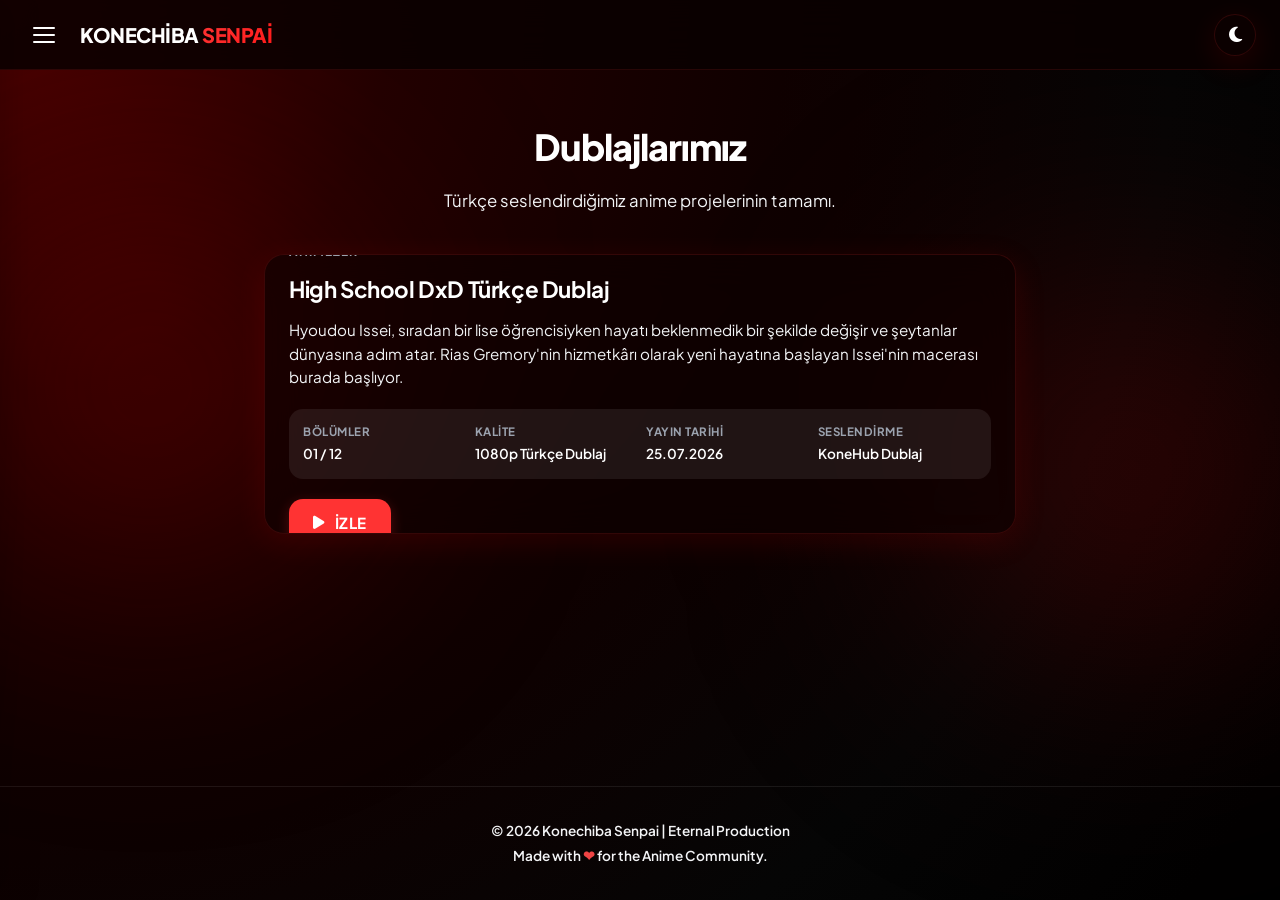
==== dublaj.html @ e098ccb7 "Add files via upload" ====
<!DOCTYPE html>
<html lang="tr" data-theme="light">
<head>
<meta charset="UTF-8">
<meta name="viewport" content="width=device-width, initial-scale=1.0, viewport-fit=cover">
<title>Dublajlarımız | Konechiba Senpai</title>
<meta name="description" content="Konechiba Senpai ve Eternal Production tarafından hazırlanan Türkçe anime dublaj projelerinin tam listesi.">

<meta name="theme-color" content="#ff3333">

<link rel="stylesheet" href="style.css">
<link rel="stylesheet" href="https://cdnjs.cloudflare.com/ajax/libs/font-awesome/6.5.1/css/all.min.css">
</head>
<body>

<div id="loading-screen" class="loading-screen">
  <div class="loading-mark" aria-hidden="true"></div>
</div>

<div id="app-shell">

  <header class="navbar">
    <div class="navbar-left">
      <button id="hamburger-btn" class="hamburger-btn" aria-label="Menüyü aç" aria-expanded="false">
        <span></span><span></span><span></span>
      </button>
      <div class="brand">Konechiba <span>Senpai</span></div>
    </div>
    <div class="navbar-right">
      <button id="theme-toggle-btn" class="theme-toggle-btn" aria-label="Temayı değiştir">
        <i class="fa-solid fa-moon" id="theme-icon"></i>
      </button>
    </div>
  </header>

  <div id="side-overlay" class="side-overlay"></div>
  <nav id="side-menu" class="side-menu" aria-label="Ana menü">
    <div class="side-menu-header">
      <div class="brand">Konechiba <span>Senpai</span></div>
      <button id="side-menu-close" class="side-menu-close" aria-label="Menüyü kapat">✕</button>
    </div>
    <div class="side-menu-section">
      <p class="side-menu-title">Menü</p>
      <a href="index.html" class="side-menu-link"><span class="icon">🏠</span> Ana Sayfa</a>
      <a href="dublaj.html" class="side-menu-link active"><span class="icon">🎬</span> Dublajlarımız</a>
    </div>
  </nav>

  <main class="page-content">
    <div class="page-header">
      <p class="page-eyebrow"></p>
      <h1 class="page-title">Dublajlarımız</h1>
      <p class="page-sub">Türkçe seslendirdiğimiz anime projelerinin tamamı.</p>
    </div>

    <section id="dub-grid" class="dub-grid" aria-label="Dublaj projeleri">
      <!-- JS ile dublaj.js'den otomatik oluşturulur -->
    </section>
  </main>

  <footer class="site-footer">
    © 2026 Konechiba Senpai | Eternal Production<br>
    Made with <span>❤</span> for the Anime Community.
  </footer>
</div>

<div id="toast-stack" class="toast-stack"></div>

<script src="common.js"></script>
<script src="dublaj.js"></script>
</body>
</html>
---- style.css ----
/* ==========================================================================
   style.css — Konechiba Senpai | Eternal Production
   Premium Glassmorphism Dark/Light Theme Design
   ========================================================================== */

@import url('https://fonts.googleapis.com/css2?family=Plus+Jakarta+Sans:wght@300;400;500;600;700;800&display=swap');

/* === CSS VARIABLES === */
:root {
  /* Fonts */
  --font-main: 'Plus Jakarta Sans', sans-serif;

  /* Colors - Default Black & Red Theme (formerly Light) */
  --bg-gradient: radial-gradient(
    circle at top left,
    #4d0000 0%,
    #220000 25%,
    #0f0000 50%,
    #050505 75%,
    #000000 100%
  );
  --bg-solid: #000000;
  --text-primary: #ffffff;
  --text-secondary: #f3f4f6;
  --text-muted: #9ca3af;
  --accent: #ff3333;
  --accent-glow: rgba(255, 51, 51, 0.25);
  --accent-hover: #ff1a1a;
  
  /* Glassmorphism Elements */
  --glass-bg: rgba(15, 0, 0, 0.65);
  --glass-border: rgba(255, 51, 51, 0.15);
  --glass-shadow: 0 8px 32px 0 rgba(255, 0, 0, 0.12);
  --glass-blur: blur(20px);
  
  /* Specific UI Panels */
  --nav-bg: rgba(10, 0, 0, 0.85);
  --nav-border: rgba(255, 51, 51, 0.12);
  --side-menu-bg: rgba(5, 0, 0, 0.98);
  --card-hover-bg: rgba(255, 0, 0, 0.08);
  --border-light: rgba(255, 255, 255, 0.08);

  /* Common Variables */
  --transition-fast: 0.2s cubic-bezier(0.4, 0, 0.2, 1);
  --transition-normal: 0.3s cubic-bezier(0.4, 0, 0.2, 1);
  --transition-slow: 0.5s cubic-bezier(0.4, 0, 0.2, 1);
  --radius-sm: 8px;
  --radius-md: 14px;
  --radius-lg: 20px;
  --radius-xl: 30px;
}

html[data-theme="dark"] {
  /* Colors - Crimson Dark Theme */
  --bg-gradient: radial-gradient(
    circle at top left,
    #8b0000 0%,
    #4d0000 25%,
    #1a0000 50%,
    #050505 75%,
    #000000 100%
  );

  --bg-solid: #000000;
  --text-primary: #f9fafb;
  --text-secondary: #d1d5db;
  --text-muted: #9ca3af;

  /* Red Theme */
  --accent: #ff1a1a;
  --accent-glow: rgba(255, 0, 0, 0.30);
  --accent-hover: #ff4040;

  /* Glassmorphism */
  --glass-bg: rgba(20, 0, 0, 0.55);
  --glass-border: rgba(255, 255, 255, 0.08);
  --glass-shadow: 0 8px 32px rgba(255, 0, 0, 0.15);
  --glass-blur: blur(20px);

  /* Panels */
  --nav-bg: rgba(15, 0, 0, 0.80);
  --nav-border: rgba(255, 0, 0, 0.08);
  --side-menu-bg: rgba(10, 0, 0, 0.97);
  --card-hover-bg: rgba(255, 0, 0, 0.05);
  --border-light: rgba(255, 255, 255, 0.06);

}

/* === RESET & BASE === */
*, *::before, *::after {
  box-sizing: border-box;
  margin: 0;
  padding: 0;
  -webkit-tap-highlight-color: transparent;
}

body {
  font-family: var(--font-main);
  background: var(--bg-gradient);
  background-attachment: fixed;
  color: var(--text-primary);
  min-height: 100vh;
  display: flex;
  flex-direction: column;
  overflow-x: hidden;
  transition: background var(--transition-slow), color var(--transition-normal);
  line-height: 1.6;
}

/* === LOADING SCREEN === */
.loading-screen {
  position: fixed;
  top: 0; left: 0; right: 0; bottom: 0;
  background: var(--bg-solid);
  display: flex;
  justify-content: center;
  align-items: center;
  z-index: 9999;
  opacity: 1;
  visibility: visible;
  transition: opacity var(--transition-normal), visibility var(--transition-normal);
}

.loading-screen.is-hidden {
  opacity: 0;
  visibility: hidden;
}

.loading-mark {
  width: 45px;
  height: 45px;
  border: 3px solid var(--border-light);
  border-top-color: var(--accent);
  border-radius: 50%;
  animation: spin 0.8s cubic-bezier(0.5, 0.1, 0.5, 0.9) infinite;
}

@keyframes spin {
  to { transform: rotate(360deg); }
}

/* === APP SHELL === */
#app-shell {
  display: flex;
  flex-direction: column;
  min-height: 100vh;
  position: relative;
  z-index: 1;
}

#app-shell::before,
#app-shell::after {
  content: "";
  position: absolute;
  width: 500px;
  height: 500px;
  border-radius: 50%;
  background: radial-gradient(
    circle,
    rgba(255, 0, 0, 0.35) 0%,
    rgba(120, 0, 0, 0.20) 40%,
    transparent 100%
  );
  filter: blur(120px);
  z-index: -1;
  pointer-events: none;
  animation: float 10s ease-in-out infinite alternate;
}

#app-shell::before {
  top: 5%;
  left: -150px;
}

#app-shell::after {
  bottom: 10%;
  right: -150px;
  animation-delay: -5s;

}

#app-shell::before {
  top: 15%;
  left: -100px;
}

#app-shell::after {
  bottom: 20%;
  right: -100px;
  animation-delay: -5s;
}

@keyframes float {
  0% { transform: translate(0, 0) scale(1); }
  100% { transform: translate(50px, 50px) scale(1.1); }
}

/* === GLASS CARD COMMON === */
.glass-card {
  background: var(--glass-bg);
  backdrop-filter: var(--glass-blur);
  -webkit-backdrop-filter: var(--glass-blur);
  border: 1px solid var(--glass-border);
  box-shadow: var(--glass-shadow);
  border-radius: var(--radius-lg);
  transition: transform var(--transition-normal), background-color var(--transition-normal), border var(--transition-normal), box-shadow var(--transition-normal);
}

/* === NAVBAR === */
.navbar {
  position: fixed;
  top: 0;
  left: 0;
  right: 0;
  height: 70px;
  padding: 0 24px;
  display: flex;
  justify-content: space-between;
  align-items: center;
  background: var(--nav-bg);
  backdrop-filter: var(--glass-blur);
  -webkit-backdrop-filter: var(--glass-blur);
  border-bottom: 1px solid var(--nav-border);
  z-index: 1000;
  transition: background var(--transition-normal), border var(--transition-normal);
}

.navbar-left, .navbar-right {
  display: flex;
  align-items: center;
  gap: 16px;
}

/* Brand Name */
.brand {
  font-size: 1.25rem;
  font-weight: 800;
  letter-spacing: -0.5px;
  color: var(--text-primary);
  text-transform: uppercase;
}

.brand span {
  color: var(--accent);
  background: linear-gradient(135deg, var(--accent), var(--accent-hover));
  -webkit-background-clip: text;
  -webkit-text-fill-color: transparent;
}

/* Hamburger Button */
.hamburger-btn {
  background: none;
  border: none;
  cursor: pointer;
  width: 40px;
  height: 40px;
  display: flex;
  flex-direction: column;
  justify-content: center;
  align-items: center;
  gap: 5px;
  border-radius: var(--radius-sm);
  transition: background var(--transition-fast);
}

.hamburger-btn:hover {
  background: var(--border-light);
}

.hamburger-btn span {
  display: block;
  width: 22px;
  height: 2px;
  background-color: var(--text-primary);
  border-radius: 2px;
  transition: transform var(--transition-normal), opacity var(--transition-normal);
}

.hamburger-btn.is-open span:nth-child(1) {
  transform: translateY(7px) rotate(45deg);
}

.hamburger-btn.is-open span:nth-child(2) {
  opacity: 0;
}

.hamburger-btn.is-open span:nth-child(3) {
  transform: translateY(-7px) rotate(-45deg);
}

/* Theme Toggle Button */
.theme-toggle-btn {
  background: var(--glass-bg);
  border: 1px solid var(--glass-border);
  cursor: pointer;
  width: 42px;
  height: 42px;
  border-radius: 50%;
  display: flex;
  justify-content: center;
  align-items: center;
  color: var(--text-primary);
  font-size: 1.1rem;
  box-shadow: var(--glass-shadow);
  transition: transform var(--transition-fast), background var(--transition-fast);
}

.theme-toggle-btn:hover {
  transform: scale(1.08);
  background: var(--card-hover-bg);
}

.theme-toggle-btn:active {
  transform: scale(0.95);
}

/* PWA Install Button */
.nav-pill {
  font-family: var(--font-main);
  font-size: 0.9rem;
  font-weight: 600;
  padding: 8px 16px;
  border-radius: var(--radius-xl);
  border: none;
  cursor: pointer;
  display: flex;
  align-items: center;
  gap: 8px;
  text-decoration: none;
  transition: transform var(--transition-fast), background var(--transition-fast), box-shadow var(--transition-fast);
}

.nav-pill.primary {
  background: var(--accent);
  color: #ffffff;
  box-shadow: 0 4px 14px var(--accent-glow);
}

.nav-pill.primary:hover {
  background: var(--accent-hover);
  transform: translateY(-2px);
  box-shadow: 0 6px 20px var(--accent-glow);
}

.nav-pill.primary:active {
  transform: translateY(0);
}

.install-pill {
  display: none !important; /* Hide initially */
}

.install-pill.is-visible {
  display: inline-flex !important; /* Display when eligible */
}

/* === SIDE DRAWER MENU === */
.side-overlay {
  position: fixed;
  top: 0; left: 0; right: 0; bottom: 0;
  background: rgba(0, 0, 0, 0.4);
  backdrop-filter: blur(4px);
  -webkit-backdrop-filter: blur(4px);
  z-index: 1100;
  opacity: 0;
  visibility: hidden;
  transition: opacity var(--transition-normal), visibility var(--transition-normal);
}

.side-overlay.is-visible {
  opacity: 1;
  visibility: visible;
}

.side-menu {
  position: fixed;
  top: 0;
  left: 0;
  bottom: 0;
  width: 300px;
  max-width: 85%;
  background: var(--side-menu-bg);
  backdrop-filter: blur(20px);
  -webkit-backdrop-filter: blur(20px);
  z-index: 1200;
  transform: translateX(-100%);
  transition: transform var(--transition-normal);
  display: flex;
  flex-direction: column;
  padding: 24px;
  box-shadow: 10px 0 30px rgba(0, 0, 0, 0.15);
  border-right: 1px solid var(--nav-border);
}

.side-menu.is-open {
  transform: translateX(0);
}

.side-menu-header {
  display: flex;
  justify-content: space-between;
  align-items: center;
  margin-bottom: 40px;
}

.side-menu-close {
  background: none;
  border: none;
  cursor: pointer;
  color: var(--text-primary);
  font-size: 1.25rem;
  width: 36px;
  height: 36px;
  display: flex;
  justify-content: center;
  align-items: center;
  border-radius: 50%;
  transition: background var(--transition-fast);
}

.side-menu-close:hover {
  background: var(--border-light);
}

.side-menu-section {
  display: flex;
  flex-direction: column;
  gap: 8px;
}

.side-menu-title {
  font-size: 0.8rem;
  font-weight: 700;
  text-transform: uppercase;
  letter-spacing: 1.5px;
  color: var(--text-muted);
  margin-bottom: 12px;
  padding-left: 8px;
}

.side-menu-link {
  font-size: 1rem;
  font-weight: 600;
  color: var(--text-secondary);
  text-decoration: none;
  padding: 14px 18px;
  border-radius: var(--radius-md);
  display: flex;
  align-items: center;
  gap: 12px;
  transition: color var(--transition-fast), background var(--transition-fast), transform var(--transition-fast);
}

.side-menu-link .icon {
  font-size: 1.15rem;
}

.side-menu-link:hover {
  color: var(--accent);
  background: var(--border-light);
  transform: translateX(5px);
}

.side-menu-link.active {
  color: #ffffff;
  background: var(--accent);
  box-shadow: 0 4px 15px var(--accent-glow);
}

.side-menu-link.active:hover {
  transform: none;
}

/* === PAGE CONTENT & HERO === */
.page-content {
  flex-grow: 1;
  padding: 110px 24px 60px 24px; /* Space for fixed navbar */
  max-width: 800px;
  width: 100%;
  margin: 0 auto;
}

.hero {
  text-align: center;
  margin-bottom: 48px;
  display: flex;
  flex-direction: column;
  align-items: center;
}

.hero-logo {
  width: 110px;
  height: 110px;
  border-radius: 50%;
  object-fit: cover;
  margin-bottom: 20px;
  border: 4px solid var(--glass-border);
  box-shadow: var(--glass-shadow);
  background: var(--glass-bg);
  animation: logoPulse 4s ease-in-out infinite alternate;
}

@keyframes logoPulse {
  0% { transform: scale(1); box-shadow: 0 0 0 0 var(--accent-glow); }
  100% { transform: scale(1.03); box-shadow: 0 0 20px 4px var(--accent-glow); }
}

.hero-name {
  font-size: 2.25rem;
  font-weight: 800;
  letter-spacing: -1px;
  margin-bottom: 12px;
  color: var(--text-primary);
  background: linear-gradient(135deg, var(--text-primary), var(--text-secondary));
  -webkit-background-clip: text;
}

.hero-bio {
  font-size: 1.05rem;
  font-weight: 500;
  color: var(--text-secondary);
  max-width: 500px;
  margin: 0 auto;
  line-height: 1.6;
}

/* === SOCIAL GRID === */
.social-grid {
  display: flex;
  flex-direction: column;
  gap: 16px;
  width: 100%;
}

.social-card {
  display: flex;
  align-items: center;
  padding: 16px 20px;
  text-decoration: none;
  color: var(--text-primary);
  opacity: 0;
  animation: slideInUp 0.6s cubic-bezier(0.16, 1, 0.3, 1) forwards;
}

@keyframes slideInUp {
  from {
    opacity: 0;
    transform: translateY(20px);
  }
  to {
    opacity: 1;
    transform: translateY(0);
  }
}

.social-card:hover {
  transform: translateY(-3px);
  background: var(--card-hover-bg);
  box-shadow: 0 12px 30px rgba(31, 38, 135, 0.12);
  border-color: var(--accent);
}

.social-icon {
  width: 44px;
  height: 44px;
  border-radius: 50%;
  background: var(--border-light);
  display: flex;
  justify-content: center;
  align-items: center;
  font-size: 1.35rem;
  color: var(--accent);
  flex-shrink: 0;
  margin-right: 18px;
  overflow: hidden;
  transition: transform var(--transition-fast), background var(--transition-fast);
}

.social-icon img {
  width: 100%;
  height: 100%;
  object-fit: cover;
}

.social-card:hover .social-icon {
  transform: scale(1.1) rotate(-5deg);
  background: var(--accent-glow);
}

.social-text {
  flex-grow: 1;
  display: flex;
  flex-direction: column;
}

.social-username {
  font-weight: 700;
  font-size: 1rem;
  letter-spacing: -0.2px;
  margin-bottom: 2px;
}

.social-platform {
  font-size: 0.8rem;
  color: var(--text-muted);
  font-weight: 600;
  text-transform: uppercase;
  letter-spacing: 0.5px;
}

.social-arrow {
  font-size: 1.5rem;
  color: var(--text-muted);
  font-weight: 300;
  transition: transform var(--transition-fast), color var(--transition-fast);
  margin-left: 10px;
}

.social-card:hover .social-arrow {
  transform: translateX(4px);
  color: var(--accent);
}

/* Disabled State for invalid URL */
.social-card[aria-disabled="true"] {
  cursor: not-allowed;
  opacity: 0.6 !important;
}

.social-card[aria-disabled="true"] .social-arrow {
  display: none;
}

/* === DUB GRID (PROJECTS PAGE) === */
.page-header {
  text-align: center;
  margin-bottom: 40px;
}

.page-eyebrow {
  font-size: 0.8rem;
  font-weight: 700;
  text-transform: uppercase;
  letter-spacing: 2px;
  color: var(--accent);
  margin-bottom: 8px;
}

.page-title {
  font-size: 2.25rem;
  font-weight: 800;
  letter-spacing: -1px;
  margin-bottom: 12px;
}

.page-sub {
  font-size: 1.05rem;
  color: var(--text-secondary);
}

.dub-grid {
  display: flex;
  flex-direction: column;
  gap: 28px;
  width: 100%;
}

.dub-card {
  display: flex;
  flex-direction: column;
  overflow: hidden;
  opacity: 0;
  animation: slideInUp 0.6s cubic-bezier(0.16, 1, 0.3, 1) forwards;
  transition: transform var(--transition-normal), box-shadow var(--transition-normal);
}

.dub-card:hover {
  transform: translateY(-5px);
  box-shadow: 0 15px 35px rgba(0, 0, 0, 0.12);
}

.dub-cover {
  width: 100%;
  height: 220px;
  object-fit: cover;
  border-bottom: 1px solid var(--border-light);
}

.dub-body {
  padding: 24px;
  display: flex;
  flex-direction: column;
  gap: 14px;
}

.dub-site-row {
  display: flex;
  align-items: center;
  gap: 8px;
}

.dub-site-logo {
  width: 18px;
  height: 18px;
  object-fit: contain;
  border-radius: 4px;
}

.dub-site-name {
  font-size: 0.75rem;
  font-weight: 700;
  color: var(--text-muted);
  text-transform: uppercase;
  letter-spacing: 1px;
}

.dub-title {
  font-size: 1.4rem;
  font-weight: 700;
  letter-spacing: -0.4px;
  line-height: 1.3;
}

.dub-desc {
  font-size: 0.95rem;
  color: var(--text-secondary);
  line-height: 1.55;
}

/* Meta Grid inside Dub Card */
.dub-meta-grid {
  display: grid;
  grid-template-columns: repeat(2, 1fr);
  gap: 12px;
  padding: 14px;
  background: var(--border-light);
  border-radius: var(--radius-md);
  margin: 6px 0;
}

.dub-meta-item {
  display: flex;
  flex-direction: column;
  gap: 2px;
}

.dub-meta-item .label {
  font-size: 0.72rem;
  font-weight: 700;
  text-transform: uppercase;
  letter-spacing: 0.5px;
  color: var(--text-muted);
}

.dub-meta-item .value {
  font-size: 0.85rem;
  font-weight: 600;
  color: var(--text-primary);
}

/* Dub Watch Button */
.btn {
  font-family: var(--font-main);
  font-size: 0.95rem;
  font-weight: 700;
  padding: 12px 24px;
  border-radius: var(--radius-md);
  border: none;
  cursor: pointer;
  display: inline-flex;
  justify-content: center;
  align-items: center;
  gap: 10px;
  text-decoration: none;
  text-align: center;
  width: 100%;
  text-transform: uppercase;
  letter-spacing: 0.5px;
  transition: transform var(--transition-fast), background var(--transition-fast), box-shadow var(--transition-fast);
}

.btn-primary {
  background: var(--accent);
  color: #ffffff;
  box-shadow: 0 4px 14px var(--accent-glow);
}

.btn-primary:hover {
  background: var(--accent-hover);
  transform: translateY(-2px);
  box-shadow: 0 6px 20px var(--accent-glow);
}

.btn-primary:active {
  transform: translateY(0);
}

.btn-ghost {
  background: var(--border-light);
  color: var(--text-muted);
  cursor: not-allowed;
}

/* === SITE FOOTER === */
.site-footer {
  text-align: center;
  padding: 32px 24px;
  font-size: 0.85rem;
  font-weight: 600;
  color: var(--text-secondary);
  border-top: 1px solid var(--border-light);
  margin-top: auto;
  line-height: 1.8;
}

.site-footer span {
  color: #ef4444;
  display: inline-block;
  animation: heartBeat 1.2s infinite;
}

@keyframes heartBeat {
  0%, 100% { transform: scale(1); }
  50% { transform: scale(1.2); }
}

/* === TOAST NOTIFICATIONS === */
.toast-stack {
  position: fixed;
  bottom: 24px;
  right: 24px;
  z-index: 2000;
  display: flex;
  flex-direction: column;
  gap: 10px;
  pointer-events: none;
  max-width: 320px;
  width: calc(100% - 48px);
}

.toast {
  background: var(--glass-bg);
  backdrop-filter: var(--glass-blur);
  -webkit-backdrop-filter: var(--glass-blur);
  border: 1px solid var(--glass-border);
  box-shadow: var(--glass-shadow);
  padding: 14px 18px;
  border-radius: var(--radius-md);
  font-size: 0.85rem;
  font-weight: 600;
  color: var(--text-primary);
  pointer-events: auto;
  animation: toastIn 0.35s cubic-bezier(0.16, 1, 0.3, 1) forwards;
  display: flex;
  align-items: center;
  border-left: 4px solid var(--accent);
}

.toast.success {
  border-left-color: #10b981;
}

.toast.error {
  border-left-color: #ef4444;
}

@keyframes toastIn {
  from {
    opacity: 0;
    transform: translateY(20px) scale(0.9);
  }
  to {
    opacity: 1;
    transform: translateY(0) scale(1);
  }
}

/* === PLACEHOLDERS === */
.placeholder-note {
  text-align: center;
  color: var(--text-secondary);
  padding: 30px;
  font-weight: 500;
}

/* === RESPONSIVE MEDIA QUERIES === */
@media (min-width: 600px) {
  .dub-card {
    flex-direction: row;
    height: 280px;
  }
  
  .dub-cover {
    width: 200px;
    height: 100%;
    border-bottom: none;
    border-right: 1px solid var(--border-light);
  }
  
  .dub-body {
    flex-grow: 1;
    padding: 24px;
    justify-content: center;
  }
  
  .dub-meta-grid {
    grid-template-columns: repeat(4, 1fr);
  }
  
  .btn {
    width: auto;
    align-self: flex-start;
  }
}
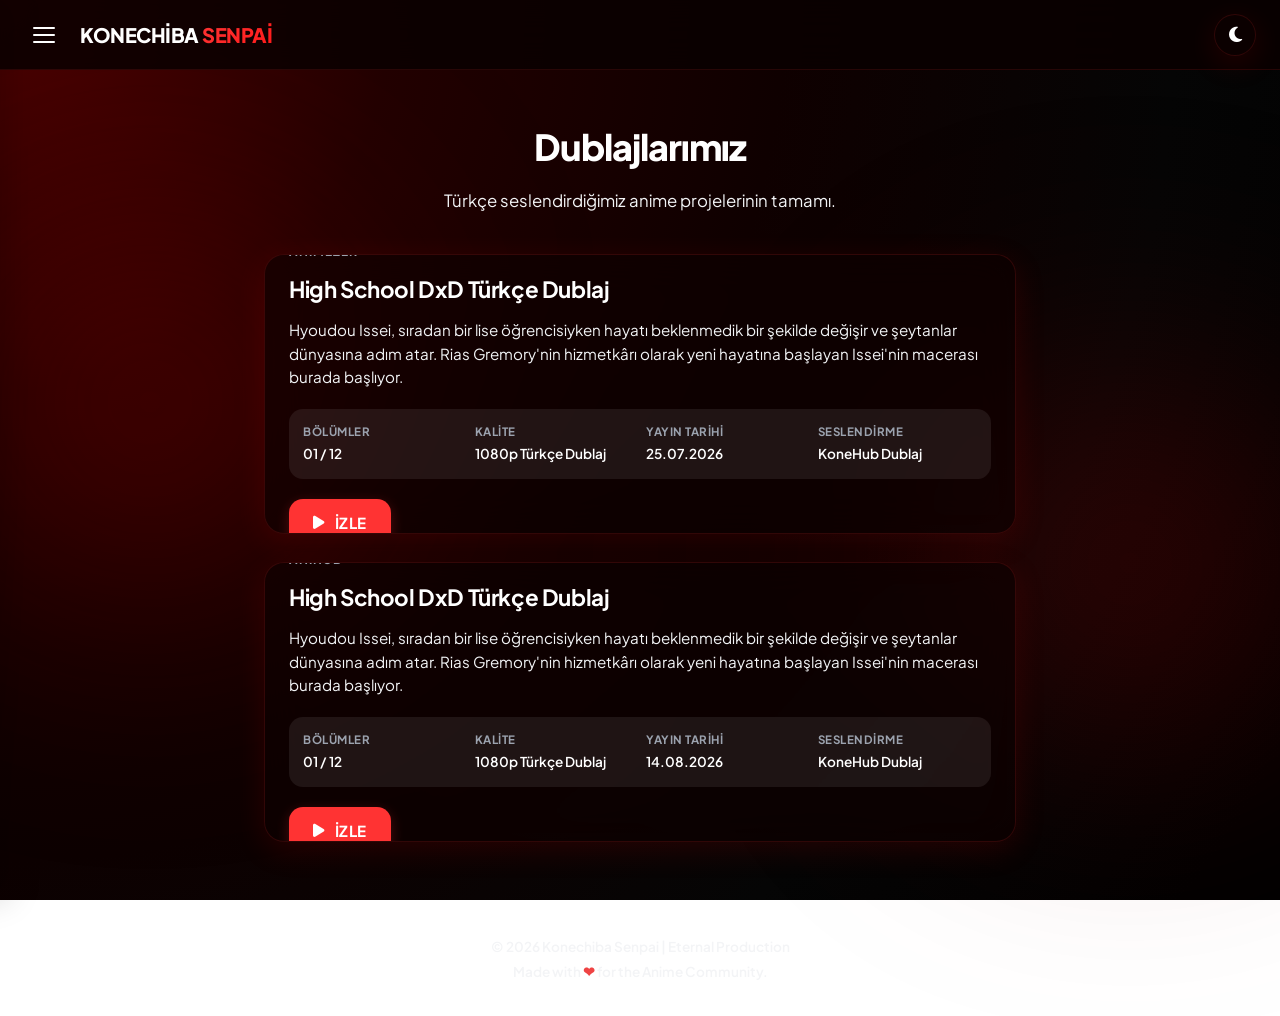
==== commit 786d56fe: "Update dublaj.html" ====
--- a/dublaj.html
+++ b/dublaj.html
@@ -8,7 +8,7 @@
 
 <meta name="theme-color" content="#ff3333">
 
-<link rel="stylesheet" href="style.css">
+<link rel="stylesheet" href="css/style.css">
 <link rel="stylesheet" href="https://cdnjs.cloudflare.com/ajax/libs/font-awesome/6.5.1/css/all.min.css">
 </head>
 <body>
@@ -43,6 +43,8 @@
       <p class="side-menu-title">Menü</p>
       <a href="index.html" class="side-menu-link"><span class="icon">🏠</span> Ana Sayfa</a>
       <a href="dublaj.html" class="side-menu-link active"><span class="icon">🎬</span> Dublajlarımız</a>
+      <a href="sponsorlar.html" class="side-menu-link"><span class="icon">🤝</span> Sponsorlar</a>
+      <a href="konechiba.html" class="side-menu-link active"><span class="icon">❤️</span> Bağış Yap</a>
     </div>
   </nav>
 
@@ -66,7 +68,7 @@
 
 <div id="toast-stack" class="toast-stack"></div>
 
-<script src="common.js"></script>
-<script src="dublaj.js"></script>
+<script src="js/common.js"></script>
+<script src="js/dublaj.js"></script>
 </body>
 </html>
--- a/css/style.css
+++ b/css/style.css
@@ -0,0 +1,1193 @@
+
+/* ==========================================================================
+   style.css — Konechiba Senpai | Eternal Production
+   Premium Glassmorphism Dark/Light Theme Design
+   ========================================================================== */
+
+@import url('https://fonts.googleapis.com/css2?family=Plus+Jakarta+Sans:wght@300;400;500;600;700;800&display=swap');
+
+/* === CSS VARIABLES === */
+:root {
+  /* Fonts */
+  --font-main: 'Plus Jakarta Sans', sans-serif;
+
+  /* Colors - Default Black & Red Theme (formerly Light) */
+  --bg-gradient: radial-gradient(
+    circle at top left,
+    #4d0000 0%,
+    #220000 25%,
+    #0f0000 50%,
+    #050505 75%,
+    #000000 100%
+  );
+  --bg-solid: #000000;
+  --text-primary: #ffffff;
+  --text-secondary: #f3f4f6;
+  --text-muted: #9ca3af;
+  --accent: #ff3333;
+  --accent-glow: rgba(255, 51, 51, 0.25);
+  --accent-hover: #ff1a1a;
+  
+  /* Glassmorphism Elements */
+  --glass-bg: rgba(15, 0, 0, 0.65);
+  --glass-border: rgba(255, 51, 51, 0.15);
+  --glass-shadow: 0 8px 32px 0 rgba(255, 0, 0, 0.12);
+  --glass-blur: blur(20px);
+  
+  /* Specific UI Panels */
+  --nav-bg: rgba(10, 0, 0, 0.85);
+  --nav-border: rgba(255, 51, 51, 0.12);
+  --side-menu-bg: rgba(5, 0, 0, 0.98);
+  --card-hover-bg: rgba(255, 0, 0, 0.08);
+  --border-light: rgba(255, 255, 255, 0.08);
+
+  /* Common Variables */
+  --transition-fast: 0.2s cubic-bezier(0.4, 0, 0.2, 1);
+  --transition-normal: 0.3s cubic-bezier(0.4, 0, 0.2, 1);
+  --transition-slow: 0.5s cubic-bezier(0.4, 0, 0.2, 1);
+  --radius-sm: 8px;
+  --radius-md: 14px;
+  --radius-lg: 20px;
+  --radius-xl: 30px;
+}
+
+html[data-theme="dark"] {
+  /* Colors - Crimson Dark Theme */
+  --bg-gradient: radial-gradient(
+    circle at top left,
+    #8b0000 0%,
+    #4d0000 25%,
+    #1a0000 50%,
+    #050505 75%,
+    #000000 100%
+  );
+
+  --bg-solid: #000000;
+  --text-primary: #f9fafb;
+  --text-secondary: #d1d5db;
+  --text-muted: #9ca3af;
+
+  /* Red Theme */
+  --accent: #ff1a1a;
+  --accent-glow: rgba(255, 0, 0, 0.30);
+  --accent-hover: #ff4040;
+
+  /* Glassmorphism */
+  --glass-bg: rgba(20, 0, 0, 0.55);
+  --glass-border: rgba(255, 255, 255, 0.08);
+  --glass-shadow: 0 8px 32px rgba(255, 0, 0, 0.15);
+  --glass-blur: blur(20px);
+
+  /* Panels */
+  --nav-bg: rgba(15, 0, 0, 0.80);
+  --nav-border: rgba(255, 0, 0, 0.08);
+  --side-menu-bg: rgba(10, 0, 0, 0.97);
+  --card-hover-bg: rgba(255, 0, 0, 0.05);
+  --border-light: rgba(255, 255, 255, 0.06);
+
+}
+
+/* === RESET & BASE === */
+*, *::before, *::after {
+  box-sizing: border-box;
+  margin: 0;
+  padding: 0;
+  -webkit-tap-highlight-color: transparent;
+}
+
+body {
+  font-family: var(--font-main);
+  background: var(--bg-gradient);
+  background-attachment: fixed;
+  color: var(--text-primary);
+  min-height: 100vh;
+  display: flex;
+  flex-direction: column;
+  overflow-x: hidden;
+  transition: background var(--transition-slow), color var(--transition-normal);
+  line-height: 1.6;
+}
+
+/* === LOADING SCREEN === */
+.loading-screen {
+  position: fixed;
+  top: 0; left: 0; right: 0; bottom: 0;
+  background: var(--bg-solid);
+  display: flex;
+  justify-content: center;
+  align-items: center;
+  z-index: 9999;
+  opacity: 1;
+  visibility: visible;
+  transition: opacity var(--transition-normal), visibility var(--transition-normal);
+}
+
+.loading-screen.is-hidden {
+  opacity: 0;
+  visibility: hidden;
+}
+
+.loading-mark {
+  width: 45px;
+  height: 45px;
+  border: 3px solid var(--border-light);
+  border-top-color: var(--accent);
+  border-radius: 50%;
+  animation: spin 0.8s cubic-bezier(0.5, 0.1, 0.5, 0.9) infinite;
+}
+
+@keyframes spin {
+  to { transform: rotate(360deg); }
+}
+
+/* === APP SHELL === */
+#app-shell {
+  display: flex;
+  flex-direction: column;
+  min-height: 100vh;
+  position: relative;
+  z-index: 1;
+}
+
+#app-shell::before,
+#app-shell::after {
+  content: "";
+  position: absolute;
+  width: 500px;
+  height: 500px;
+  border-radius: 50%;
+  background: radial-gradient(
+    circle,
+    rgba(255, 0, 0, 0.35) 0%,
+    rgba(120, 0, 0, 0.20) 40%,
+    transparent 100%
+  );
+  filter: blur(120px);
+  z-index: -1;
+  pointer-events: none;
+  animation: float 10s ease-in-out infinite alternate;
+}
+
+#app-shell::before {
+  top: 5%;
+  left: -150px;
+}
+
+#app-shell::after {
+  bottom: 10%;
+  right: -150px;
+  animation-delay: -5s;
+
+}
+
+#app-shell::before {
+  top: 15%;
+  left: -100px;
+}
+
+#app-shell::after {
+  bottom: 20%;
+  right: -100px;
+  animation-delay: -5s;
+}
+
+@keyframes float {
+  0% { transform: translate(0, 0) scale(1); }
+  100% { transform: translate(50px, 50px) scale(1.1); }
+}
+
+/* === GLASS CARD COMMON === */
+.glass-card {
+  background: var(--glass-bg);
+  backdrop-filter: var(--glass-blur);
+  -webkit-backdrop-filter: var(--glass-blur);
+  border: 1px solid var(--glass-border);
+  box-shadow: var(--glass-shadow);
+  border-radius: var(--radius-lg);
+  transition: transform var(--transition-normal), background-color var(--transition-normal), border var(--transition-normal), box-shadow var(--transition-normal);
+}
+
+/* === NAVBAR === */
+.navbar {
+  position: fixed;
+  top: 0;
+  left: 0;
+  right: 0;
+  height: 70px;
+  padding: 0 24px;
+  display: flex;
+  justify-content: space-between;
+  align-items: center;
+  background: var(--nav-bg);
+  backdrop-filter: var(--glass-blur);
+  -webkit-backdrop-filter: var(--glass-blur);
+  border-bottom: 1px solid var(--nav-border);
+  z-index: 1000;
+  transition: background var(--transition-normal), border var(--transition-normal);
+}
+
+.navbar-left, .navbar-right {
+  display: flex;
+  align-items: center;
+  gap: 16px;
+}
+
+/* Brand Name */
+.brand {
+  font-size: 1.25rem;
+  font-weight: 800;
+  letter-spacing: -0.5px;
+  color: var(--text-primary);
+  text-transform: uppercase;
+}
+
+.brand span {
+  color: var(--accent);
+  background: linear-gradient(135deg, var(--accent), var(--accent-hover));
+  -webkit-background-clip: text;
+  -webkit-text-fill-color: transparent;
+}
+
+/* Hamburger Button */
+.hamburger-btn {
+  background: none;
+  border: none;
+  cursor: pointer;
+  width: 40px;
+  height: 40px;
+  display: flex;
+  flex-direction: column;
+  justify-content: center;
+  align-items: center;
+  gap: 5px;
+  border-radius: var(--radius-sm);
+  transition: background var(--transition-fast);
+}
+
+.hamburger-btn:hover {
+  background: var(--border-light);
+}
+
+.hamburger-btn span {
+  display: block;
+  width: 22px;
+  height: 2px;
+  background-color: var(--text-primary);
+  border-radius: 2px;
+  transition: transform var(--transition-normal), opacity var(--transition-normal);
+}
+
+.hamburger-btn.is-open span:nth-child(1) {
+  transform: translateY(7px) rotate(45deg);
+}
+
+.hamburger-btn.is-open span:nth-child(2) {
+  opacity: 0;
+}
+
+.hamburger-btn.is-open span:nth-child(3) {
+  transform: translateY(-7px) rotate(-45deg);
+}
+
+/* Theme Toggle Button */
+.theme-toggle-btn {
+  background: var(--glass-bg);
+  border: 1px solid var(--glass-border);
+  cursor: pointer;
+  width: 42px;
+  height: 42px;
+  border-radius: 50%;
+  display: flex;
+  justify-content: center;
+  align-items: center;
+  color: var(--text-primary);
+  font-size: 1.1rem;
+  box-shadow: var(--glass-shadow);
+  transition: transform var(--transition-fast), background var(--transition-fast);
+}
+
+.theme-toggle-btn:hover {
+  transform: scale(1.08);
+  background: var(--card-hover-bg);
+}
+
+.theme-toggle-btn:active {
+  transform: scale(0.95);
+}
+
+/* PWA Install Button */
+.nav-pill {
+  font-family: var(--font-main);
+  font-size: 0.9rem;
+  font-weight: 600;
+  padding: 8px 16px;
+  border-radius: var(--radius-xl);
+  border: none;
+  cursor: pointer;
+  display: flex;
+  align-items: center;
+  gap: 8px;
+  text-decoration: none;
+  transition: transform var(--transition-fast), background var(--transition-fast), box-shadow var(--transition-fast);
+}
+
+.nav-pill.primary {
+  background: var(--accent);
+  color: #ffffff;
+  box-shadow: 0 4px 14px var(--accent-glow);
+}
+
+.nav-pill.primary:hover {
+  background: var(--accent-hover);
+  transform: translateY(-2px);
+  box-shadow: 0 6px 20px var(--accent-glow);
+}
+
+.nav-pill.primary:active {
+  transform: translateY(0);
+}
+
+.install-pill {
+  display: none !important; /* Hide initially */
+}
+
+.install-pill.is-visible {
+  display: inline-flex !important; /* Display when eligible */
+}
+
+/* === SIDE DRAWER MENU === */
+.side-overlay {
+  position: fixed;
+  top: 0; left: 0; right: 0; bottom: 0;
+  background: rgba(0, 0, 0, 0.4);
+  backdrop-filter: blur(4px);
+  -webkit-backdrop-filter: blur(4px);
+  z-index: 1100;
+  opacity: 0;
+  visibility: hidden;
+  transition: opacity var(--transition-normal), visibility var(--transition-normal);
+}
+
+.side-overlay.is-visible {
+  opacity: 1;
+  visibility: visible;
+}
+
+.side-menu {
+  position: fixed;
+  top: 0;
+  left: 0;
+  bottom: 0;
+  width: 300px;
+  max-width: 85%;
+  background: var(--side-menu-bg);
+  backdrop-filter: blur(20px);
+  -webkit-backdrop-filter: blur(20px);
+  z-index: 1200;
+  transform: translateX(-100%);
+  transition: transform var(--transition-normal);
+  display: flex;
+  flex-direction: column;
+  padding: 24px;
+  box-shadow: 10px 0 30px rgba(0, 0, 0, 0.15);
+  border-right: 1px solid var(--nav-border);
+}
+
+.side-menu.is-open {
+  transform: translateX(0);
+}
+
+.side-menu-header {
+  display: flex;
+  justify-content: space-between;
+  align-items: center;
+  margin-bottom: 40px;
+}
+
+.side-menu-close {
+  background: none;
+  border: none;
+  cursor: pointer;
+  color: var(--text-primary);
+  font-size: 1.25rem;
+  width: 36px;
+  height: 36px;
+  display: flex;
+  justify-content: center;
+  align-items: center;
+  border-radius: 50%;
+  transition: background var(--transition-fast);
+}
+
+.side-menu-close:hover {
+  background: var(--border-light);
+}
+
+.side-menu-section {
+  display: flex;
+  flex-direction: column;
+  gap: 8px;
+}
+
+.side-menu-title {
+  font-size: 0.8rem;
+  font-weight: 700;
+  text-transform: uppercase;
+  letter-spacing: 1.5px;
+  color: var(--text-muted);
+  margin-bottom: 12px;
+  padding-left: 8px;
+}
+
+.side-menu-link {
+  font-size: 1rem;
+  font-weight: 600;
+  color: var(--text-secondary);
+  text-decoration: none;
+  padding: 14px 18px;
+  border-radius: var(--radius-md);
+  display: flex;
+  align-items: center;
+  gap: 12px;
+  transition: color var(--transition-fast), background var(--transition-fast), transform var(--transition-fast);
+}
+
+.side-menu-link .icon {
+  font-size: 1.15rem;
+}
+
+.side-menu-link:hover {
+  color: var(--accent);
+  background: var(--border-light);
+  transform: translateX(5px);
+}
+
+.side-menu-link.active {
+  color: #ffffff;
+  background: var(--accent);
+  box-shadow: 0 4px 15px var(--accent-glow);
+}
+
+.side-menu-link.active:hover {
+  transform: none;
+}
+
+/* === PAGE CONTENT & HERO === */
+.page-content {
+  flex-grow: 1;
+  padding: 110px 24px 60px 24px; /* Space for fixed navbar */
+  max-width: 800px;
+  width: 100%;
+  margin: 0 auto;
+}
+
+.hero {
+  text-align: center;
+  margin-bottom: 48px;
+  display: flex;
+  flex-direction: column;
+  align-items: center;
+}
+
+.hero-logo {
+  width: 110px;
+  height: 110px;
+  border-radius: 50%;
+  object-fit: cover;
+  margin-bottom: 20px;
+  border: 4px solid var(--glass-border);
+  box-shadow: var(--glass-shadow);
+  background: var(--glass-bg);
+  animation: logoPulse 4s ease-in-out infinite alternate;
+}
+
+@keyframes logoPulse {
+  0% { transform: scale(1); box-shadow: 0 0 0 0 var(--accent-glow); }
+  100% { transform: scale(1.03); box-shadow: 0 0 20px 4px var(--accent-glow); }
+}
+
+.hero-name {
+  font-size: 2.25rem;
+  font-weight: 800;
+  letter-spacing: -1px;
+  margin-bottom: 12px;
+  color: var(--text-primary);
+  display: inline-flex;
+  align-items: center;
+  justify-content: center;
+  flex-wrap: wrap;
+  gap: 6px;
+}
+
+/* Verified Badge */
+.verified-badge {
+  position: relative;
+  display: inline-flex;
+  align-items: center;
+  justify-content: center;
+  color: #1d9bf0;
+  font-size: 0.65em;
+  cursor: pointer;
+  vertical-align: middle;
+  transition: transform var(--transition-fast);
+  user-select: none;
+}
+
+.verified-badge:hover {
+  transform: scale(1.15);
+}
+
+.verified-badge .badge-tooltip {
+  visibility: hidden;
+  opacity: 0;
+  position: absolute;
+  bottom: 130%;
+  left: 50%;
+  transform: translateX(-50%) translateY(5px);
+  background: rgba(15, 15, 20, 0.95);
+  color: #ffffff;
+  padding: 8px 14px;
+  border-radius: var(--radius-sm);
+  font-size: 0.8rem;
+  font-weight: 600;
+  letter-spacing: normal;
+  white-space: nowrap;
+  pointer-events: none;
+  box-shadow: 0 4px 20px rgba(0, 0, 0, 0.4);
+  border: 1px solid var(--glass-border);
+  backdrop-filter: blur(12px);
+  z-index: 100;
+  transition: opacity var(--transition-fast), transform var(--transition-fast), visibility var(--transition-fast);
+}
+
+.verified-badge .badge-tooltip::after {
+  content: "";
+  position: absolute;
+  top: 100%;
+  left: 50%;
+  transform: translateX(-50%);
+  border-width: 6px;
+  border-style: solid;
+  border-color: rgba(15, 15, 20, 0.95) transparent transparent transparent;
+}
+
+.verified-badge:hover .badge-tooltip,
+.verified-badge:focus .badge-tooltip,
+.verified-badge.active .badge-tooltip {
+  visibility: visible;
+  opacity: 1;
+  transform: translateX(-50%) translateY(0);
+}
+
+.hero-bio {
+  font-size: 1.05rem;
+  font-weight: 500;
+  color: var(--text-secondary);
+  max-width: 500px;
+  margin: 0 auto;
+  line-height: 1.6;
+}
+
+/* === SOCIAL GRID === */
+.social-grid {
+  display: flex;
+  flex-direction: column;
+  gap: 16px;
+  width: 100%;
+}
+
+.social-card {
+  display: flex;
+  align-items: center;
+  padding: 16px 20px;
+  text-decoration: none;
+  color: var(--text-primary);
+  opacity: 0;
+  animation: slideInUp 0.6s cubic-bezier(0.16, 1, 0.3, 1) forwards;
+}
+
+@keyframes slideInUp {
+  from {
+    opacity: 0;
+    transform: translateY(20px);
+  }
+  to {
+    opacity: 1;
+    transform: translateY(0);
+  }
+}
+
+.social-card:hover {
+  transform: translateY(-3px);
+  background: var(--card-hover-bg);
+  box-shadow: 0 12px 30px rgba(31, 38, 135, 0.12);
+  border-color: var(--accent);
+}
+
+.social-icon {
+  width: 44px;
+  height: 44px;
+  border-radius: 50%;
+  background: var(--border-light);
+  display: flex;
+  justify-content: center;
+  align-items: center;
+  font-size: 1.35rem;
+  color: var(--accent);
+  flex-shrink: 0;
+  margin-right: 18px;
+  overflow: hidden;
+  transition: transform var(--transition-fast), background var(--transition-fast);
+}
+
+.social-icon img {
+  width: 100%;
+  height: 100%;
+  object-fit: cover;
+}
+
+.social-card:hover .social-icon {
+  transform: scale(1.1) rotate(-5deg);
+  background: var(--accent-glow);
+}
+
+.social-text {
+  flex-grow: 1;
+  display: flex;
+  flex-direction: column;
+}
+
+.social-username {
+  font-weight: 700;
+  font-size: 1rem;
+  letter-spacing: -0.2px;
+  margin-bottom: 2px;
+}
+
+.social-platform {
+  font-size: 0.8rem;
+  color: var(--text-muted);
+  font-weight: 600;
+  text-transform: uppercase;
+  letter-spacing: 0.5px;
+}
+
+.social-arrow {
+  font-size: 1.5rem;
+  color: var(--text-muted);
+  font-weight: 300;
+  transition: transform var(--transition-fast), color var(--transition-fast);
+  margin-left: 10px;
+}
+
+.social-card:hover .social-arrow {
+  transform: translateX(4px);
+  color: var(--accent);
+}
+
+/* Disabled State for invalid URL */
+.social-card[aria-disabled="true"] {
+  cursor: not-allowed;
+  opacity: 0.6 !important;
+}
+
+.social-card[aria-disabled="true"] .social-arrow {
+  display: none;
+}
+
+/* === DUB GRID (PROJECTS PAGE) === */
+.page-header {
+  text-align: center;
+  margin-bottom: 40px;
+}
+
+.page-eyebrow {
+  font-size: 0.8rem;
+  font-weight: 700;
+  text-transform: uppercase;
+  letter-spacing: 2px;
+  color: var(--accent);
+  margin-bottom: 8px;
+}
+
+.page-title {
+  font-size: 2.25rem;
+  font-weight: 800;
+  letter-spacing: -1px;
+  margin-bottom: 12px;
+}
+
+.page-sub {
+  font-size: 1.05rem;
+  color: var(--text-secondary);
+}
+
+.dub-grid {
+  display: flex;
+  flex-direction: column;
+  gap: 28px;
+  width: 100%;
+}
+
+.dub-card {
+  display: flex;
+  flex-direction: column;
+  overflow: hidden;
+  opacity: 0;
+  animation: slideInUp 0.6s cubic-bezier(0.16, 1, 0.3, 1) forwards;
+  transition: transform var(--transition-normal), box-shadow var(--transition-normal);
+}
+
+.dub-card:hover {
+  transform: translateY(-5px);
+  box-shadow: 0 15px 35px rgba(0, 0, 0, 0.12);
+}
+
+.dub-cover {
+  width: 100%;
+  height: 220px;
+  object-fit: cover;
+  border-bottom: 1px solid var(--border-light);
+}
+
+.dub-body {
+  padding: 24px;
+  display: flex;
+  flex-direction: column;
+  gap: 14px;
+}
+
+.dub-site-row {
+  display: flex;
+  align-items: center;
+  gap: 8px;
+}
+
+.dub-site-logo {
+  width: 18px;
+  height: 18px;
+  object-fit: contain;
+  border-radius: 4px;
+}
+
+.dub-site-name {
+  font-size: 0.75rem;
+  font-weight: 700;
+  color: var(--text-muted);
+  text-transform: uppercase;
+  letter-spacing: 1px;
+}
+
+.dub-title {
+  font-size: 1.4rem;
+  font-weight: 700;
+  letter-spacing: -0.4px;
+  line-height: 1.3;
+}
+
+.dub-desc {
+  font-size: 0.95rem;
+  color: var(--text-secondary);
+  line-height: 1.55;
+}
+
+/* Meta Grid inside Dub Card */
+.dub-meta-grid {
+  display: grid;
+  grid-template-columns: repeat(2, 1fr);
+  gap: 12px;
+  padding: 14px;
+  background: var(--border-light);
+  border-radius: var(--radius-md);
+  margin: 6px 0;
+}
+
+.dub-meta-item {
+  display: flex;
+  flex-direction: column;
+  gap: 2px;
+}
+
+.dub-meta-item .label {
+  font-size: 0.72rem;
+  font-weight: 700;
+  text-transform: uppercase;
+  letter-spacing: 0.5px;
+  color: var(--text-muted);
+}
+
+.dub-meta-item .value {
+  font-size: 0.85rem;
+  font-weight: 600;
+  color: var(--text-primary);
+}
+
+/* Dub Watch Button */
+.btn {
+  font-family: var(--font-main);
+  font-size: 0.95rem;
+  font-weight: 700;
+  padding: 12px 24px;
+  border-radius: var(--radius-md);
+  border: none;
+  cursor: pointer;
+  display: inline-flex;
+  justify-content: center;
+  align-items: center;
+  gap: 10px;
+  text-decoration: none;
+  text-align: center;
+  width: 100%;
+  text-transform: uppercase;
+  letter-spacing: 0.5px;
+  transition: transform var(--transition-fast), background var(--transition-fast), box-shadow var(--transition-fast);
+}
+
+.btn-primary {
+  background: var(--accent);
+  color: #ffffff;
+  box-shadow: 0 4px 14px var(--accent-glow);
+}
+
+.btn-primary:hover {
+  background: var(--accent-hover);
+  transform: translateY(-2px);
+  box-shadow: 0 6px 20px var(--accent-glow);
+}
+
+.btn-primary:active {
+  transform: translateY(0);
+}
+
+.btn-ghost {
+  background: var(--border-light);
+  color: var(--text-muted);
+  cursor: not-allowed;
+}
+
+/* === SITE FOOTER === */
+.site-footer {
+  text-align: center;
+  padding: 32px 24px;
+  font-size: 0.85rem;
+  font-weight: 600;
+  color: var(--text-secondary);
+  border-top: 1px solid var(--border-light);
+  margin-top: auto;
+  line-height: 1.8;
+}
+
+.site-footer span {
+  color: #ef4444;
+  display: inline-block;
+  animation: heartBeat 1.2s infinite;
+}
+
+@keyframes heartBeat {
+  0%, 100% { transform: scale(1); }
+  50% { transform: scale(1.2); }
+}
+
+/* === TOAST NOTIFICATIONS === */
+.toast-stack {
+  position: fixed;
+  bottom: 24px;
+  right: 24px;
+  z-index: 2000;
+  display: flex;
+  flex-direction: column;
+  gap: 10px;
+  pointer-events: none;
+  max-width: 320px;
+  width: calc(100% - 48px);
+}
+
+.toast {
+  background: var(--glass-bg);
+  backdrop-filter: var(--glass-blur);
+  -webkit-backdrop-filter: var(--glass-blur);
+  border: 1px solid var(--glass-border);
+  box-shadow: var(--glass-shadow);
+  padding: 14px 18px;
+  border-radius: var(--radius-md);
+  font-size: 0.85rem;
+  font-weight: 600;
+  color: var(--text-primary);
+  pointer-events: auto;
+  animation: toastIn 0.35s cubic-bezier(0.16, 1, 0.3, 1) forwards;
+  display: flex;
+  align-items: center;
+  border-left: 4px solid var(--accent);
+}
+
+.toast.success {
+  border-left-color: #10b981;
+}
+
+.toast.error {
+  border-left-color: #ef4444;
+}
+
+@keyframes toastIn {
+  from {
+    opacity: 0;
+    transform: translateY(20px) scale(0.9);
+  }
+  to {
+    opacity: 1;
+    transform: translateY(0) scale(1);
+  }
+}
+
+/* === PLACEHOLDERS === */
+.placeholder-note {
+  text-align: center;
+  color: var(--text-secondary);
+  padding: 30px;
+  font-weight: 500;
+}
+
+/* === SPONSOR GRID & CARDS === */
+.sponsor-grid {
+  display: grid;
+  grid-template-columns: 1fr;
+  gap: 24px;
+  width: 100%;
+}
+
+@media (min-width: 640px) {
+  .sponsor-grid {
+    grid-template-columns: repeat(2, 1fr);
+  }
+}
+
+.sponsor-card {
+  display: flex;
+  flex-direction: column;
+  padding: 24px;
+  gap: 16px;
+  opacity: 0;
+  animation: slideInUp 0.6s cubic-bezier(0.16, 1, 0.3, 1) forwards;
+  transition: transform var(--transition-normal), box-shadow var(--transition-normal), border-color var(--transition-normal);
+}
+
+.sponsor-card:hover {
+  transform: translateY(-5px);
+  box-shadow: 0 15px 35px rgba(0, 0, 0, 0.15);
+  border-color: var(--accent);
+}
+
+.sponsor-header {
+  display: flex;
+  align-items: center;
+  gap: 16px;
+}
+
+.sponsor-logo {
+  width: 56px;
+  height: 56px;
+  border-radius: 50%;
+  object-fit: cover;
+  border: 2px solid var(--glass-border);
+  background: var(--glass-bg);
+  flex-shrink: 0;
+}
+
+.sponsor-logo-fallback {
+  width: 56px;
+  height: 56px;
+  border-radius: 50%;
+  background: var(--border-light);
+  display: flex;
+  justify-content: center;
+  align-items: center;
+  font-size: 1.5rem;
+  color: var(--accent);
+  flex-shrink: 0;
+}
+
+.sponsor-title {
+  font-size: 1.25rem;
+  font-weight: 700;
+  letter-spacing: -0.3px;
+  color: var(--text-primary);
+}
+
+.sponsor-body {
+  flex-grow: 1;
+}
+
+.sponsor-desc {
+  font-size: 0.95rem;
+  color: var(--text-secondary);
+  line-height: 1.55;
+}
+
+.sponsor-footer {
+  margin-top: 8px;
+}
+
+.sponsor-link-btn {
+  width: 100%;
+}
+
+/* === RESPONSIVE MEDIA QUERIES === */
+@media (max-width: 600px) {
+  .theme-toggle-btn {
+    display: none !important;
+  }
+
+  .navbar {
+    padding: 0 16px;
+    height: 60px;
+  }
+
+  .brand {
+    font-size: 1.1rem;
+  }
+
+  .page-content {
+    padding: 85px 16px 40px 16px;
+  }
+
+  .hero {
+    margin-bottom: 32px;
+  }
+
+  .hero-logo {
+    width: 90px;
+    height: 90px;
+  }
+
+  .hero-name {
+    font-size: 1.65rem;
+    gap: 4px;
+  }
+
+  .hero-bio {
+    font-size: 0.92rem;
+    line-height: 1.5;
+    padding: 0 8px;
+  }
+
+  .social-card {
+    padding: 12px 14px;
+  }
+
+  .social-icon {
+    width: 38px;
+    height: 38px;
+    font-size: 1.15rem;
+    margin-right: 12px;
+  }
+
+  .social-username {
+    font-size: 0.88rem;
+    word-break: break-word;
+  }
+
+  .social-platform {
+    font-size: 0.72rem;
+  }
+
+  .page-header {
+    margin-bottom: 28px;
+  }
+
+  .page-title {
+    font-size: 1.75rem;
+  }
+
+  .page-sub {
+    font-size: 0.92rem;
+  }
+
+  .dub-body {
+    padding: 16px;
+    gap: 10px;
+  }
+
+  .dub-title {
+    font-size: 1.15rem;
+  }
+
+  .dub-desc {
+    font-size: 0.88rem;
+  }
+
+  .dub-meta-grid {
+    grid-template-columns: repeat(2, 1fr);
+    gap: 8px;
+    padding: 10px;
+  }
+
+  .dub-meta-item .label {
+    font-size: 0.68rem;
+  }
+
+  .dub-meta-item .value {
+    font-size: 0.78rem;
+  }
+
+  .sponsor-card {
+    padding: 16px;
+    gap: 12px;
+  }
+
+  .sponsor-title {
+    font-size: 1.1rem;
+  }
+
+  .sponsor-desc {
+    font-size: 0.88rem;
+  }
+
+  .sponsor-logo, .sponsor-logo-fallback {
+    width: 46px;
+    height: 46px;
+  }
+
+  .site-footer {
+    padding: 24px 16px;
+    font-size: 0.78rem;
+  }
+
+  .side-menu {
+    width: 260px;
+    padding: 18px;
+  }
+
+  .side-menu-link {
+    font-size: 0.92rem;
+    padding: 12px 14px;
+  }
+}
+
+@media (min-width: 600px) {
+  .dub-card {
+    flex-direction: row;
+    height: 280px;
+  }
+  
+  .dub-cover {
+    width: 200px;
+    height: 100%;
+    border-bottom: none;
+    border-right: 1px solid var(--border-light);
+  }
+  
+  .dub-body {
+    flex-grow: 1;
+    padding: 24px;
+    justify-content: center;
+  }
+  
+  .dub-meta-grid {
+    grid-template-columns: repeat(4, 1fr);
+  }
+  
+  .btn {
+    width: auto;
+    align-self: flex-start;
+  }
+}
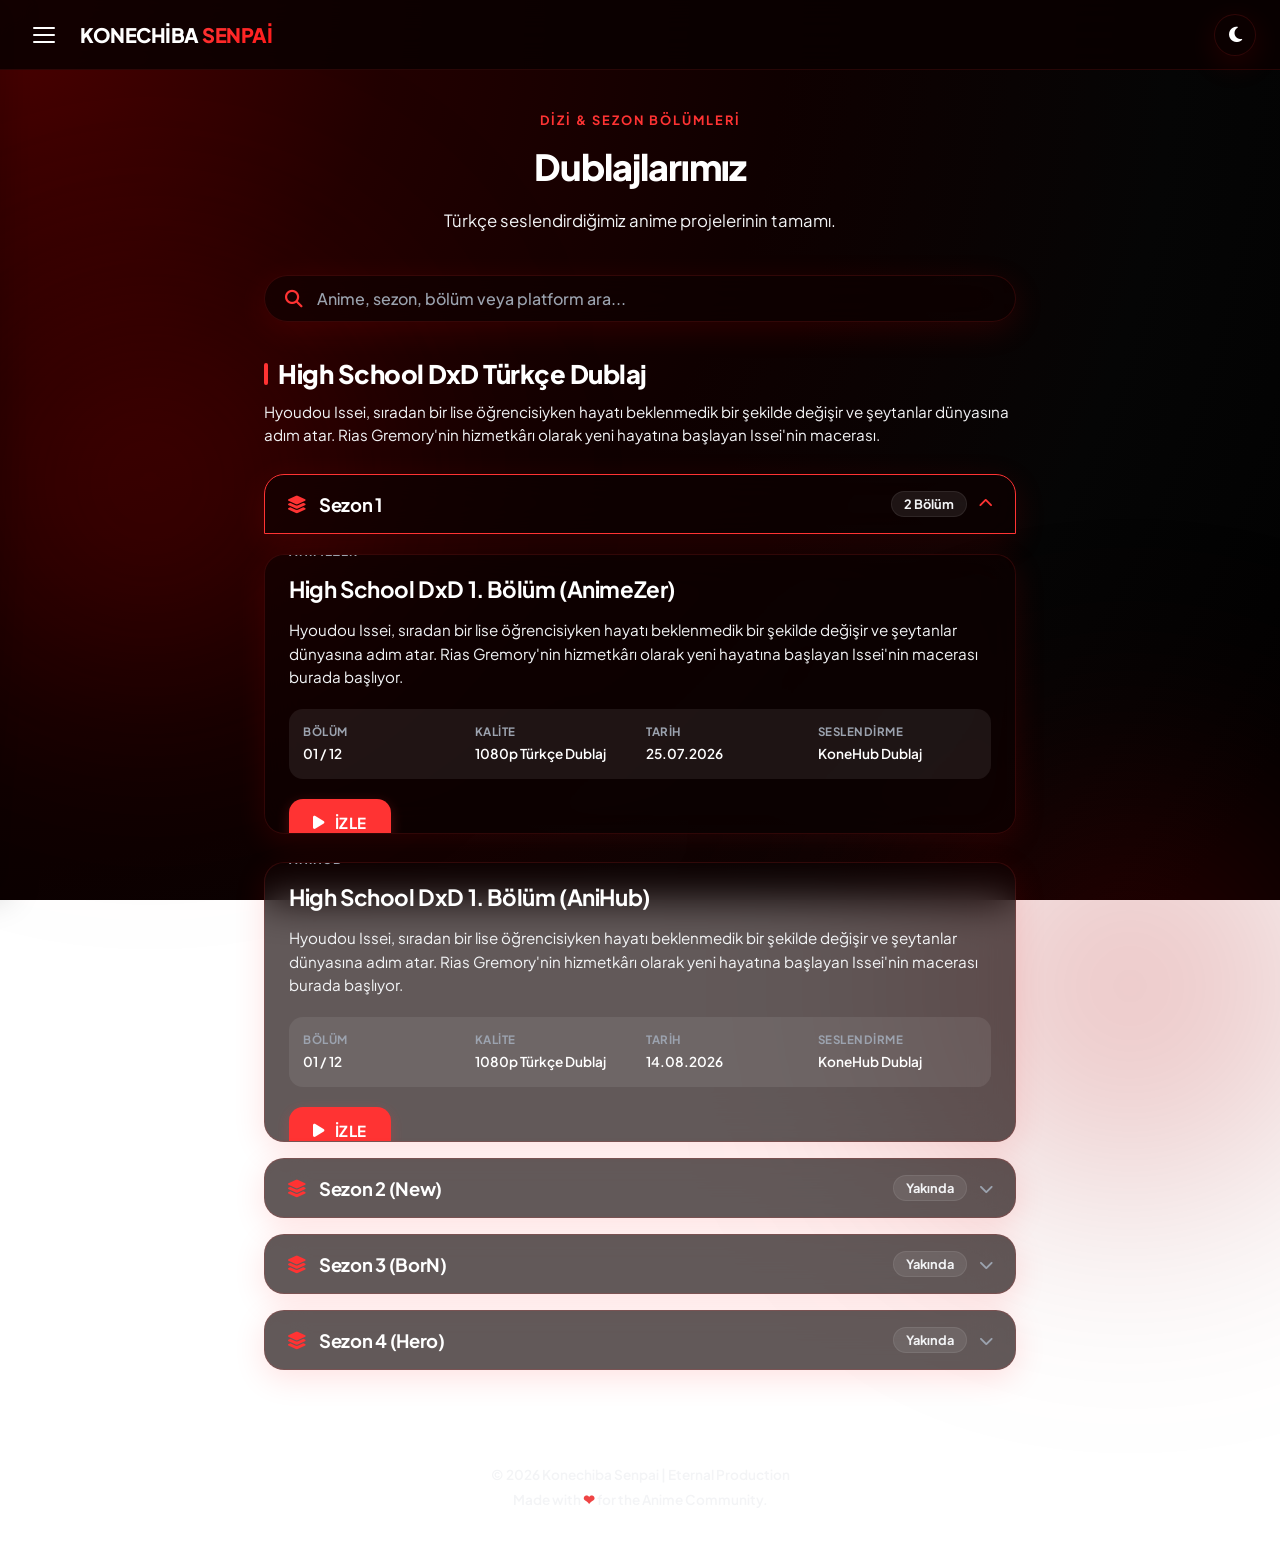
==== commit f944311d: "Add maintenance mode, season accordions to dubs, search, and Turkish README Co-authored-by: yusacode" ====
--- a/dublaj.html
+++ b/dublaj.html
@@ -44,18 +44,27 @@
       <a href="index.html" class="side-menu-link"><span class="icon">🏠</span> Ana Sayfa</a>
       <a href="dublaj.html" class="side-menu-link active"><span class="icon">🎬</span> Dublajlarımız</a>
       <a href="sponsorlar.html" class="side-menu-link"><span class="icon">🤝</span> Sponsorlar</a>
-      <a href="konechiba.html" class="side-menu-link active"><span class="icon">❤️</span> Bağış Yap</a>
+      <a href="destek/konechiba.html" class="side-menu-link active"><span class="icon">❤️</span> Bağış Yap</a>
     </div>
   </nav>
 
   <main class="page-content">
     <div class="page-header">
-      <p class="page-eyebrow"></p>
+      <p class="page-eyebrow">DİZİ & SEZON BÖLÜMLERİ</p>
       <h1 class="page-title">Dublajlarımız</h1>
       <p class="page-sub">Türkçe seslendirdiğimiz anime projelerinin tamamı.</p>
     </div>
 
-    <section id="dub-grid" class="dub-grid" aria-label="Dublaj projeleri">
+    <!-- Dublaj Arama Çubuğu -->
+    <div class="search-container">
+      <div class="search-box glass-card">
+        <i class="fa-solid fa-magnifying-glass search-icon"></i>
+        <input type="text" id="dub-search" class="search-input" placeholder="Anime, sezon, bölüm veya platform ara..." aria-label="Dublaj arama">
+        <button id="search-clear" class="search-clear-btn" aria-label="Aramayı temizle" style="display:none;">✕</button>
+      </div>
+    </div>
+
+    <section id="dub-container" class="dub-container" aria-label="Dublaj projeleri ve sezonlar">
       <!-- JS ile dublaj.js'den otomatik oluşturulur -->
     </section>
   </main>
--- a/css/style.css
+++ b/css/style.css
@@ -1191,3 +1191,288 @@
     align-self: flex-start;
   }
 }
+
+/* === DUBLAJ SEARCH & SEASON ACCORDION STYLES === */
+.search-container {
+  margin-bottom: 32px;
+  width: 100%;
+}
+
+.search-box {
+  display: flex;
+  align-items: center;
+  padding: 12px 20px;
+  gap: 14px;
+  border-radius: var(--radius-xl);
+  transition: border-color var(--transition-fast), box-shadow var(--transition-fast);
+}
+
+.search-box:focus-within {
+  border-color: var(--accent);
+  box-shadow: 0 0 20px var(--accent-glow);
+}
+
+.search-icon {
+  font-size: 1.1rem;
+  color: var(--accent);
+}
+
+.search-input {
+  flex-grow: 1;
+  background: transparent;
+  border: none;
+  outline: none;
+  color: var(--text-primary);
+  font-family: var(--font-main);
+  font-size: 1rem;
+  font-weight: 500;
+}
+
+.search-input::placeholder {
+  color: var(--text-muted);
+}
+
+.search-clear-btn {
+  background: var(--border-light);
+  border: none;
+  color: var(--text-muted);
+  width: 28px;
+  height: 28px;
+  border-radius: 50%;
+  cursor: pointer;
+  display: flex;
+  justify-content: center;
+  align-items: center;
+  font-size: 0.85rem;
+  transition: background var(--transition-fast), color var(--transition-fast);
+}
+
+.search-clear-btn:hover {
+  background: var(--accent);
+  color: #ffffff;
+}
+
+/* Anime Group */
+.dub-container {
+  display: flex;
+  flex-direction: column;
+  gap: 36px;
+  width: 100%;
+}
+
+.anime-group {
+  display: flex;
+  flex-direction: column;
+  gap: 20px;
+}
+
+.anime-header {
+  margin-bottom: 8px;
+}
+
+.anime-title {
+  font-size: 1.6rem;
+  font-weight: 800;
+  letter-spacing: -0.5px;
+  color: var(--text-primary);
+  display: flex;
+  align-items: center;
+  gap: 10px;
+}
+
+.anime-title::before {
+  content: "";
+  display: inline-block;
+  width: 4px;
+  height: 22px;
+  background: var(--accent);
+  border-radius: 2px;
+}
+
+.anime-desc {
+  font-size: 0.95rem;
+  color: var(--text-secondary);
+  margin-top: 6px;
+  line-height: 1.5;
+}
+
+/* Season Accordions */
+.seasons-list {
+  display: flex;
+  flex-direction: column;
+  gap: 16px;
+}
+
+.season-accordion {
+  display: flex;
+  flex-direction: column;
+  border-radius: var(--radius-lg);
+}
+
+.season-header {
+  width: 100%;
+  display: flex;
+  justify-content: space-between;
+  align-items: center;
+  padding: 16px 22px;
+  background: var(--glass-bg);
+  border: 1px solid var(--glass-border);
+  color: var(--text-primary);
+  font-family: var(--font-main);
+  cursor: pointer;
+  outline: none;
+  text-align: left;
+  border-radius: var(--radius-lg);
+  transition: background var(--transition-fast), border-color var(--transition-fast), transform var(--transition-fast);
+}
+
+.season-header:hover {
+  border-color: var(--accent);
+  background: var(--card-hover-bg);
+  transform: translateY(-2px);
+}
+
+.season-title-group {
+  display: flex;
+  align-items: center;
+  gap: 12px;
+}
+
+.season-icon {
+  color: var(--accent);
+  font-size: 1.1rem;
+}
+
+.season-name {
+  font-size: 1.15rem;
+  font-weight: 700;
+  letter-spacing: -0.3px;
+}
+
+.season-meta-group {
+  display: flex;
+  align-items: center;
+  gap: 12px;
+}
+
+.season-count-badge {
+  font-size: 0.8rem;
+  font-weight: 700;
+  padding: 4px 12px;
+  border-radius: var(--radius-xl);
+  background: var(--border-light);
+  color: var(--text-secondary);
+  border: 1px solid var(--border-light);
+}
+
+.season-chevron {
+  font-size: 0.9rem;
+  color: var(--text-muted);
+  transition: transform var(--transition-normal);
+}
+
+.season-accordion.is-open .season-chevron {
+  transform: rotate(180deg);
+  color: var(--accent);
+}
+
+.season-accordion.is-open .season-header {
+  border-bottom-left-radius: 0;
+  border-bottom-right-radius: 0;
+  border-color: var(--accent);
+}
+
+.season-content {
+  display: none;
+  padding: 20px 0 0 0;
+}
+
+.season-accordion.is-open .season-content {
+  display: block;
+}
+
+.placeholder-note.small {
+  padding: 16px;
+  font-size: 0.88rem;
+}
+
+/* === MAINTENANCE SCREEN === */
+.maintenance-screen {
+  position: fixed;
+  top: 0;
+  left: 0;
+  right: 0;
+  bottom: 0;
+  background: var(--bg-gradient);
+  display: flex;
+  justify-content: center;
+  align-items: center;
+  z-index: 10000;
+  padding: 24px;
+  overflow-y: auto;
+}
+
+.maintenance-card {
+  max-width: 550px;
+  width: 100%;
+  padding: 40px 32px;
+  text-align: center;
+  display: flex;
+  flex-direction: column;
+  align-items: center;
+  gap: 20px;
+  box-shadow: 0 20px 50px rgba(0, 0, 0, 0.4);
+}
+
+.maintenance-icon-wrapper {
+  width: 80px;
+  height: 80px;
+  border-radius: 50%;
+  background: var(--accent-glow);
+  display: flex;
+  justify-content: center;
+  align-items: center;
+  margin-bottom: 8px;
+}
+
+.maintenance-gear {
+  font-size: 2.5rem;
+  color: var(--accent);
+  animation: rotateGear 8s linear infinite;
+}
+
+@keyframes rotateGear {
+  from { transform: rotate(0deg); }
+  to { transform: rotate(360deg); }
+}
+
+.maintenance-title {
+  font-size: 2rem;
+  font-weight: 800;
+  color: var(--text-primary);
+  letter-spacing: -0.5px;
+}
+
+.maintenance-message {
+  font-size: 1.05rem;
+  color: var(--text-secondary);
+  line-height: 1.6;
+}
+
+.maintenance-badge {
+  display: inline-flex;
+  align-items: center;
+  gap: 8px;
+  padding: 8px 18px;
+  border-radius: var(--radius-xl);
+  background: var(--border-light);
+  color: var(--accent);
+  font-weight: 700;
+  font-size: 0.9rem;
+  border: 1px solid var(--glass-border);
+}
+
+.maintenance-contact {
+  margin-top: 10px;
+  width: 100%;
+}
